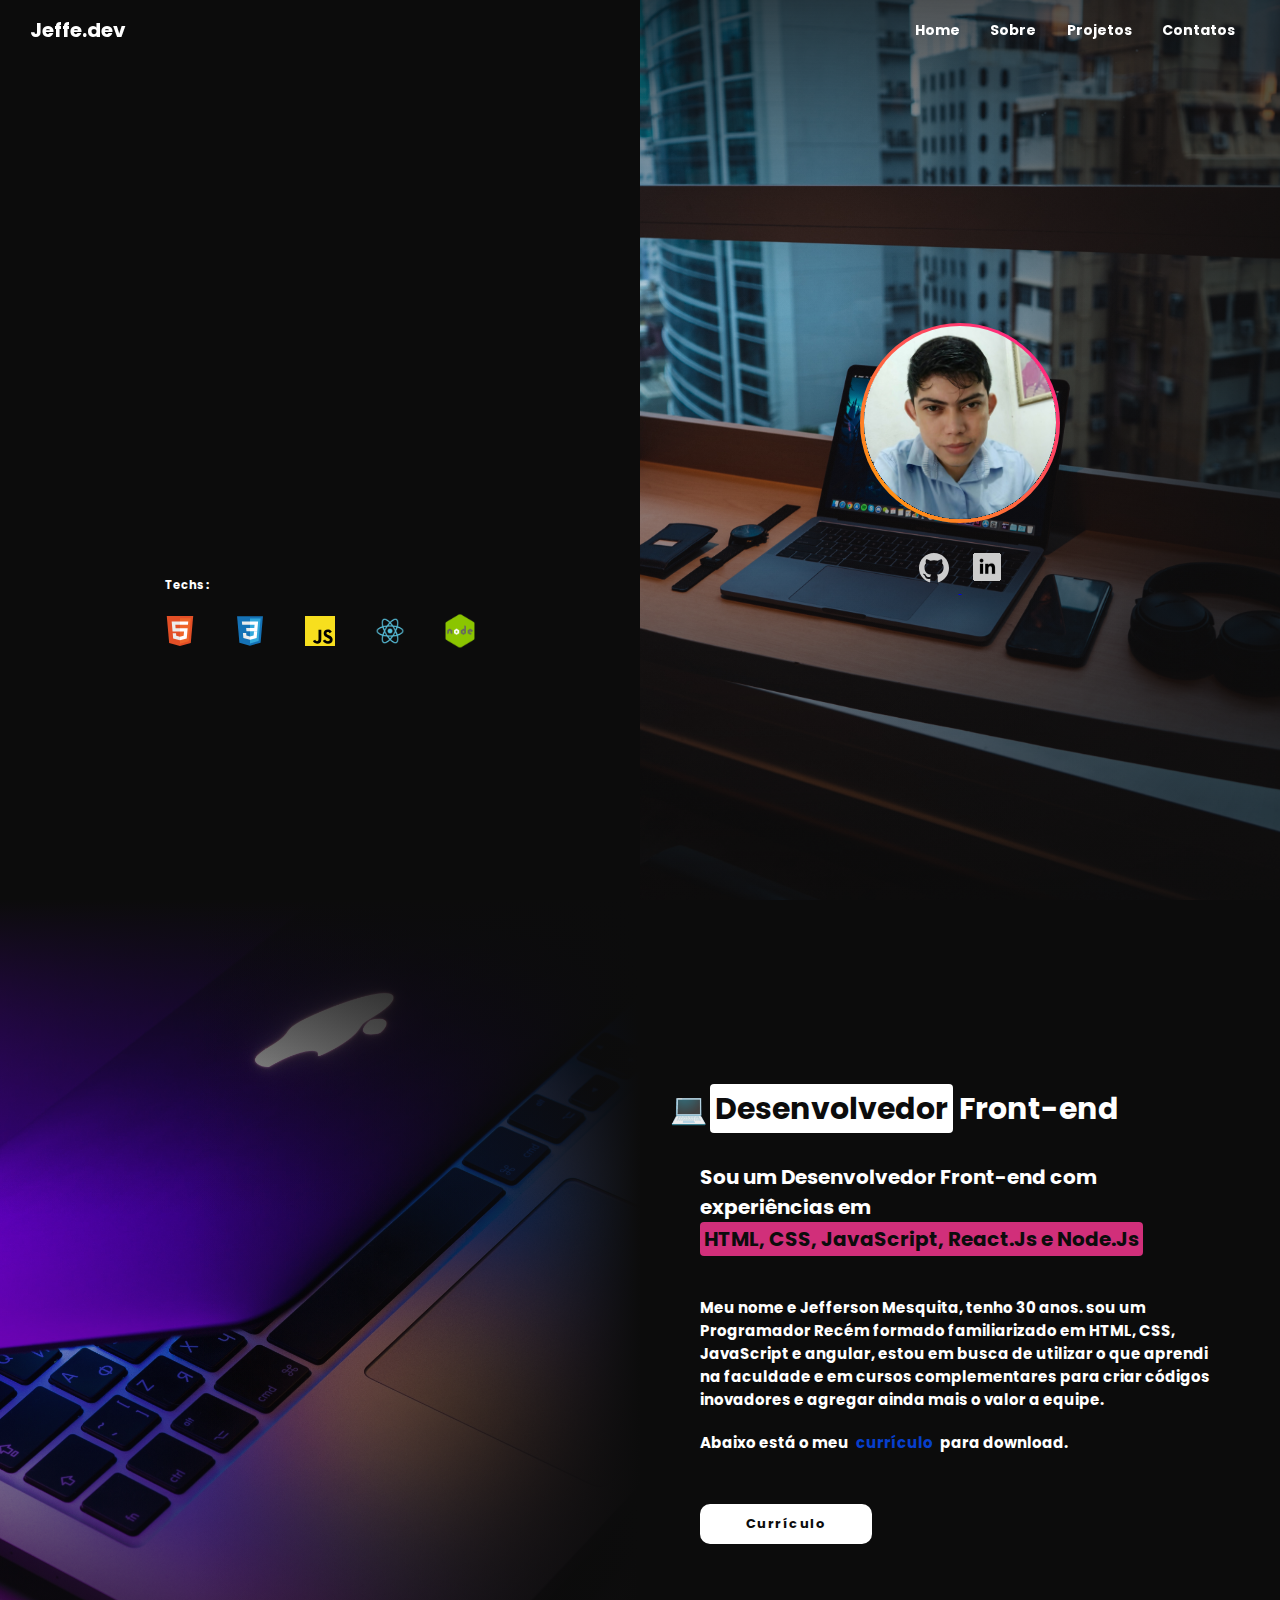
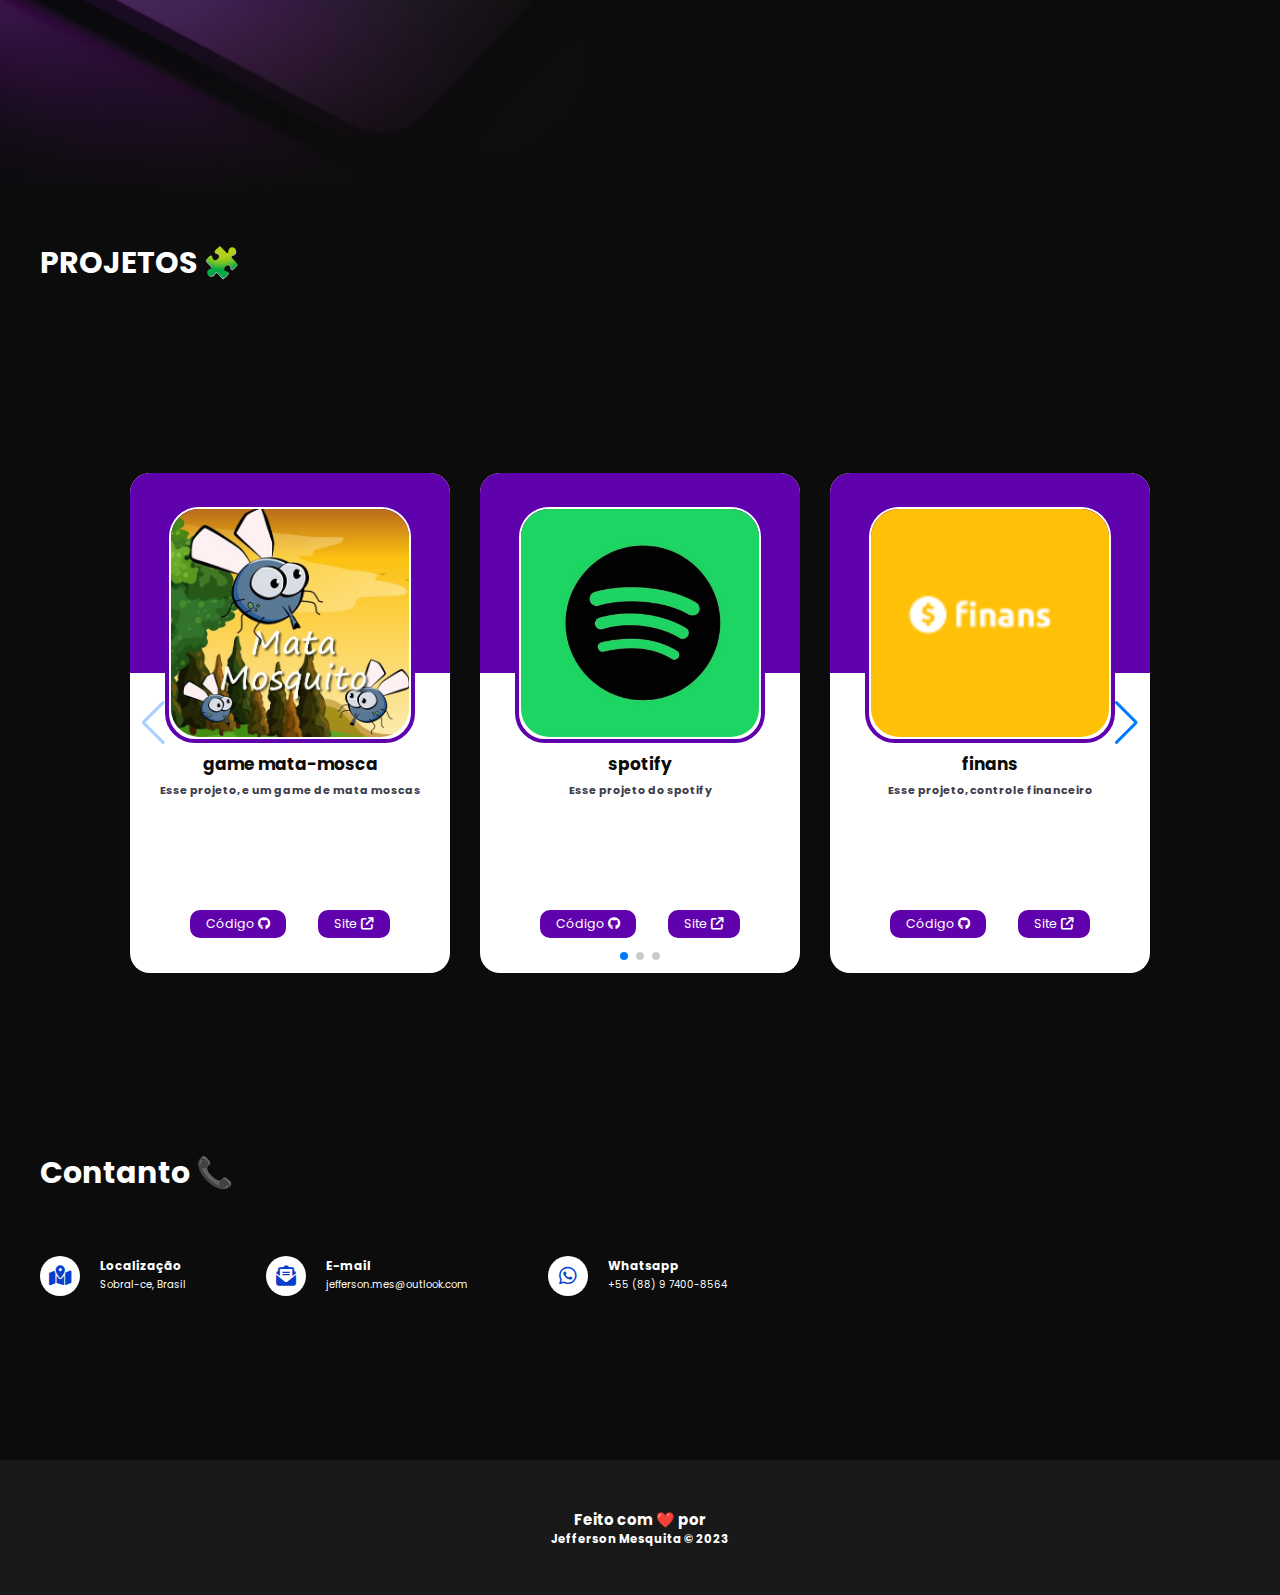
==== index.html @ fe2662a2 "refeito" ====
<!DOCTYPE html>
<html lang="pt-BR">

<head>
  <meta charset="UTF-8">
  <meta name="viewport" content="width=device-width, initial-scale=1.0">

  <link rel="stylesheet" href="https://cdnjs.cloudflare.com/ajax/libs/font-awesome/6.3.0/css/all.min.css"
    integrity="sha512-SzlrxWUlpfuzQ+pcUCosxcglQRNAq/DZjVsC0lE40xsADsfeQoEypE+enwcOiGjk/bSuGGKHEyjSoQ1zVisanQ=="
    crossorigin="anonymous" referrerpolicy="no-referrer" />

  <link rel="stylesheet" href="https://cdnjs.cloudflare.com/ajax/libs/font-awesome/6.3.0/css/all.min.css"
    crossorigin="anonymous" referrerpolicy="no-referrer">

  <link rel="stylesheet" href="https://cdn.jsdelivr.net/npm/swiper@9/swiper-bundle.min.css" />

  <link rel="stylesheet" href="styles.css">
  <title>Portfólio - Jefferson Mesquita</title>
</head>

<body>
  <!-- Header -->
  <section id="header">
    <a class="header-title" href="/">
      <h1>
        Jeffe.dev
      </h1>
    </a>


    <nav class="navbar">
      <ul>
        <li><a href="#person">Home</a></li>
        <li><a href="#about">Sobre</a></li>
        <li><a href="#projects">Projetos</a></li>
        <li><a href="#contacts">Contatos</a></li>
      </ul>
    </nav>

  </section>
  <!-- End Header -->

  <!-- Person -->
  <section id="person">
    <div class="person-content">
      <div class="person-name">
        <h1>Olá, <span></span></h1>
        <h1>Meu nome é <span></span></h1>
        <h1>Jefferson Mesquita <span></span></h1>
      </div>

      <div class="stacks-content">
        <h3>Techs :</h3>

        <div class="stacks">
          <ul>
            <li>
              <div data="HTML">
                <img src="./svg/html.svg" alt="html-icon">
              </div>
            </li>
          </ul>
          <ul>
            <li>
              <div data="CSS">
                <img src="./svg/css.svg" alt="css-icon">
              </div>
            </li>
          </ul>
          <ul>
            <li>
              <div data="JS">
                <img src="./svg/js.svg" alt="js-icon">
              </div>
            </li>
          </ul>
          <ul>
            <li>
              <div data="REACT">
                <img src="./svg/react.svg" alt="react-icon">
              </div>
            </li>
          </ul>
          <ul>
            <li>
              <div data="NODE">
                <img src="./svg/node.svg" alt="node-icon">
              </div>
            </li>
          </ul>

        </div>

      </div>
    </div>

    <div class="person-background">
      <div class="wrapper-profile-photo">
        <img class="profile-photo" src="./img/foto.jpg" alt="foto-Jefferson">
      </div>

      <div class="links">
        <a href="https://github.com/Jefferson-Mesquita" target="_blank">
          <img src="./svg/logo-github.svg" alt="icon-github">
        </a>
        
        <a href="" target="_blank">
          <img src="./svg/logo-linkedin.svg" alt="icon-linkin">
        </a>
      </div>
    </div>
  </section>
  <!-- End Person -->

  <!-- About -->
  <section id="about">
    <div class="background-about">
      <div class="img-wrapper">
        <img src="./img/img.2.jpg" alt="img2-notebook">
      </div>
    </div>

    <div class="box-about">
      <div class="section-subtitle">
        <h2>
          <p>💻</p>
          <p><span>Desenvolvedor</span> Front-end</p>
        </h2>
      </div>

      <h3>
        Sou um Desenvolvedor Front-end com experiências em
        <p>HTML, CSS, JavaScript, React.Js e Node.Js</p>
      </h3>

      <h4>
        Meu nome e Jefferson Mesquita, tenho 30 anos. sou um Programador Recém formado familiarizado em HTML, CSS, JavaScript e angular, estou em busca de utilizar o que aprendi na faculdade e em cursos complementares para criar códigos inovadores e agregar ainda mais o valor a equipe.
      </h4>

      <h4>
        Abaixo está o meu <p>currículo</p> para download.
      </h4>

      <div class="button-cta">
        <a href="./public/document/curriculo Jefferson Mesquita.pdf" download="CV-Jefferson Mesquita" aria-label="Baixar curriculo Jefferson Mesquita">
          Currículo
        </a>
      </div>
    </div>
  </section>
  <!-- End about -->

  <!-- Projects -->
  <section id="projects">
    <div class="projects-title">
      <h2>PROJETOS 🧩</h2>
    </div>

    <div class="container-projects">
      <div class="swiper mySwiper">
        <!-- wrapper-projects -->

        <div class="swiper-wrapper">

          <!-- content-project -->
          <div class="swiper-slide card-project">
            <div class="image-project">
              <a href="./projects/jogo mata-mosca/index.html">
                <img src="./img/img mata-mosca.jpg" alt="img-mata-mosca">
              </a>
            </div>

            <span>game mata-mosca</span>

            <p>Esse projeto, e um game de mata moscas</p>

            <div class="cta-project">
              <a href="https://github.com/Jefferson-Mesquita/project-mata-moscas">
                Código
                <i class="fa-brands fa-github"></i>
              </a>
              <a href="/projects/jogo mata-mosca/index.html">
                Site
                <i class="fa-solid fa-arrow-up-right-from-square"></i>
              </a>
            </div>
          </div>
          <div class="swiper-slide card-project">
            <div class="image-project">
              <a href="./projects/projeto spotify/projeto-inicial-spotify/index.html">
                <img src="./img/spotify.jpg" alt="img-spotify">
              </a>
            </div>

            <span>spotify</span>

            <p>Esse projeto do spotify</p>

            <div class="cta-project">
              <a href="https://github.com/Jefferson-Mesquita/project-spotify">
                Código
                <i class="fa-brands fa-github"></i>
              </a>
              <a href="/projects/projeto spotify/projeto-inicial-spotify/index.html">
                Site
                <i class="fa-solid fa-arrow-up-right-from-square"></i>
              </a>
            </div>
          </div>
          <div class="swiper-slide card-project">
            <div class="image-project">
              <a href="./projects/projeto finans/finans/index.html">
                <img src="./img/finans.png" alt="img-finans">
              </a>
            </div>

            <span>finans</span>

            <p>Esse projeto, controle financeiro</p>

            <div class="cta-project">
              <a href="https://github.com/Jefferson-Mesquita/project-finans">
                Código
                <i class="fa-brands fa-github"></i>
              </a>
              <a href="/projects/projeto finans/finans/index.html">
                Site
                <i class="fa-solid fa-arrow-up-right-from-square"></i>
              </a>
            </div>
          </div>
          <div class="swiper-slide card-project">
            <div class="image-project">
              <a href="/projects/noticias-cidade/index.html">
                <img src="./img/noticias-cidade.jpg" alt="img-noticias">
              </a>
            </div>

            <span>noticias-cidade</span>

            <p>Esse projeto, site de noticias</p>

            <div class="cta-project">
              <a href="/">
                Código
                <i class="fa-brands fa-github"></i>
              </a>
              <a href="./projects/noticias-cidade/index.html">
                Site
                <i class="fa-solid fa-arrow-up-right-from-square"></i>
              </a>
            </div>
          </div>
          
          <div class="swiper-slide card-project">
            <div class="image-project">
              <a href="./projects/todolist/index.html">
                <img src="./img/todolist.png" alt="img_todolist">
              </a>
            </div>

            <span>to do list</span>

            <p>Esse projeto, lista de tarefas</p>

            <div class="cta-project">
              <a href="https://github.com/Jefferson-Mesquita/todolist">
                Código
                <i class="fa-brands fa-github"></i>
              </a>
              <a href="/projects/todolist/index.html">
                Site
                <i class="fa-solid fa-arrow-up-right-from-square"></i>
              </a>
            </div>
          </div>

        </div>

        <div class="swiper-button-next"></div>
        <div class="swiper-button-prev"></div>
        <div class="swiper-pagination"></div>



      </div>
    </div>


  </section>
  <!-- End Projects -->

  <section id="contacts">
    <div class="contact-icon-content">
      <h2>Contanto 📞</h2>
    </div>

    <div class="contact-icons-wrapper">
      <div class="contact-icon-content">
        <div class="contact-icon">
          <i class="fa-solid fa-map-location-dot"></i>
        </div>
        <div class="contact-info">
          <span>Localização</span>
          <p>Sobral-ce, Brasil</p>
        </div>
      </div>

      <div class="contact-icon-content">
        <div class="contact-icon">
          <i class="fa-solid fa-envelope-open-text"></i>
        </div>
        <div class="contact-info">
          <span>E-mail</span>
          <a href="mailto:jefferson.mes@outlook.com">
            jefferson.mes@outlook.com
          </a>
        </div>
        
      </div>
      
      <div class="contact-icons-wrapper">
        <div class="contact-icon-content">
          <div class="contact-icon">
            <i class="fa-brands fa-whatsapp"></i>
          </div>
          <div class="contact-info">
            <span>Whatsapp</span>
            <p>+55 (88) 9 7400-8564</p>
          </div>
        </div>

    </div>



  </section>

  <!-- Footer -->
  <section id="footer">
    <div class="container-footer">
      <h2>Feito com ❤️ por</h2>
      <h3>Jefferson Mesquita © 2023</h3>
    </div>
  </section>
  <!-- End Footer -->
  <script src="https://cdn.jsdelivr.net/npm/swiper@9/swiper-bundle.min.js"></script>

  <script src="scripts.js"></script>

</body>

</html>
---- styles.css ----
@import url('https://fonts.googleapis.com/css2?family=Poppins:wght@400;500;700&display=swap');

* {
  margin: 0px;
  padding: 0px;
  box-sizing: border-box;
}

:root {
  --color-white: #fff;
  --color-pink: #d12f7a;
  --color-blue: #073fcc;
  --color-black: #0c0c0c;
  --color-purple: #5f01ac;
}

html {
  scroll-behavior: smooth;
  font-size: 10px;
}

body {
  font-family: 'Poppins', sans-serif;
}

#header{
  display: flex;
  justify-content: space-between;
  align-items: center;

  width: 100%;

  padding: 15px 30px;
  position: fixed;

  background: 'transparent';
  transition: all .3s ease-out;
  
  z-index: 2;
}

.header-title {
  text-decoration: none;
}

.header-title h1 {
  color: var(--color-white);

  font-size: 2rem;
  transition: opacity .3s ease;
}

.header-title h1:hover {
  opacity: .8;
}

.navbar {
  max-width: 350px;
  width: 100%;
}

.navbar ul {
  display: flex;
  align-items: center;
  justify-content: space-around;
}

.navbar ul li {
  list-style: none;
}

.navbar ul li a {
  text-decoration: none;
  color: var(--color-white);
  
  font-size: 1.4rem;
  font-weight: 700;
}

#person{
  height: 100vh;
  width: 100%;

  display: flex;
  align-items: center;

  background: var(--color-black);
}

.person-content{
  height: 100%;
  width: 50%;

  display: flex;
  justify-content: center;
  align-items: center;

  flex-direction: column;

  background: var(--color-black);
}

.person-content div h1 {
  padding: 0px 4px;
  color: transparent;

  position: relative;
  width: fit-content;

  font-size: 3rem;
  line-height: 6rem;

  animation: written_text .5s ease forwards;
}

.person-content div h1:nth-child(1){
  animation-delay: 1s;
}

.person-content div h1:nth-child(2){
  animation-delay: 2s;
}

.person-content div h1:nth-child(3){
  animation: written_text_name .5s ease forwards;
  animation-delay: 3s;
}

.person-content div h1 span {
  position: absolute;
  top: 0;
  left: 0;

  width: 0px;
  height: 100%;
  background: var(--color-pink);

  animation: written_text_box 1s ease;
  animation-delay: .5s;
}

.person-content div h1:nth-child(1) span{
  animation-delay: .5s;
}

.person-content div h1:nth-child(2) span{
  animation-delay: 1.5s;
}

.person-content div h1:nth-child(3) span{
  animation-delay: 2.5s;
}

.person-name {
  margin-top: 11rem;
}

.stacks-content {
  display: flex;
  justify-content: center;
  
  flex-direction: column;
  margin-top: 6rem;
}

.stacks-content h3 {
  color: var(--color-white);
  font-size: 1.15rem;

  margin-left: 20px;
}

.stacks {
  display: flex;
  align-items: center;

  flex-direction: row;
}

.stacks ul li {
  display: flex;
  align-items: center;

  position: relative;
  
  margin: 10px;
  padding: 10px;

  list-style: none;
}


.stacks ul li img {
  width: 30px;
  height: auto;

  transition: transform .3s ease;
}

.stacks ul li div img:hover{
  transform: scale(1.2);
  cursor: pointer;
}

.stacks ul li div:hover::after{
  content: attr(data);
  position: absolute;
  top: 50px;
  left: 10px;

  width: 20px;
  height: 20px;

  color: var(--color-white);
}

.person-background {
  height: 100vh;
  width: 50%;

  display: flex;
  justify-content: center;
  align-items: center;

  position: relative;
  flex-direction: column;

  background-image: url(./img/img1.jpg);
  background-size: cover;
  background-position: top center;

  z-index: 1;
}

.person-background::after{
  content: "";
  position: absolute;
  top: 0;
  left: 0;

  height: 100%;
  width: 100%;

  opacity: .7;
  z-index: -1;

  background: 
    linear-gradient(90deg, transparent 30%, var(--color-black)),
    linear-gradient(180deg, transparent 30%, var(--color-black)),
    linear-gradient(0deg, transparent 65%, var(--color-black));
}

.wrapper-profile-photo {
  display: flex;
  justify-content: center;
  align-items: center;

  padding: 14px;
  margin: 20px 15px; 

  border-radius: 50%;
  background: 
    radial-gradient(rgba(0,0,0,0.15) 60%, transparent 0),
    radial-gradient( #000 68%, transparent 0),
    linear-gradient(to top right, #ffa500 0%, #ff1493 100%);
    width: 200px;
    height: 200px;
}

.profile-photo {
  width: 112%;
  border-radius: 50%;
}

.links a img {
  width: 30px;
  height: 30px;

  margin: 10px;
  filter: brightness(.8);
  transition: all .3s ease;
}

.links a img:hover {
  transform: scale(1.15);
  filter: brightness(1);
}

/* Final da primeira página */

#about {
  height: 100vh;
  width: 100%;
  background: var(--color-black);

  display: flex;
  color: var(--color-white);
}

.background-about{
  width: 50%;
  height: 100%;

  display: flex;
  justify-content: center;
  align-items: center;

}

.img-wrapper{
  height: 100%;
  width: 100%;

  position: relative;
}

.img-wrapper::after {
  content: "";
  position: absolute;
  top: 0;
  left: 0;

  height: 100%;
  width: 100%;

  background: 
    linear-gradient(.25turn, transparent 30%, var(--color-black)),
    linear-gradient(.5turn, transparent 30%, var(--color-black)),
    linear-gradient(1turn, transparent 65%, var(--color-black));

}

.img-wrapper img {
  height: 100%;
  width: 100%;

  object-fit: cover;
}

.box-about{
  display: flex;
  justify-content: center;
  flex-direction: column;

  width: 50%;

  padding: 3rem;
}

.section-subtitle h2 p {
  display: inline-block;
  font-size: 3rem;
}

.section-subtitle h2 p:nth-child(2) span {
  padding: 3px 5px;
  border-radius: 4px;

  color: var(--color-black);
  background: var(--color-white);
}

.box-about h3 {
  margin: 3rem;
  font-size: 2rem;
}

.box-about h3 p {
  display: inline-block;

  width: fit-content;
  padding: 2px 4px;
  border-radius: 4px;

  color: var(--color-black);
  background: var(--color-pink);
}

.box-about h4 {
  margin: 1rem 3rem;
  font-size: 1.5rem;
}

.box-about h4 p {
  display: inline;
  padding: 2px 4px;

  color: var(--color-blue);
  font-size: bold;
  font-weight: 1.75rem;
}

.button-cta {
  display: flex;

  max-width: 190px;
  margin: 4rem 3rem;
}

.button-cta a {
  display: inline-block;

  width: 100%;
  max-width: 172px;

  padding: 10px;
  margin-bottom: 3rem;

  font-size: 1.3rem;
  font-family: 'Poppins', sans-serif;
  font-weight: 700;
  letter-spacing: .15rem;
  color: var(--color-black);
  background: var(--color-white);
  text-align: center;
  text-decoration: none;


  border-radius: 10px;
  cursor: pointer;  
}

.button-cta a:hover {
  transition: all .3s ease;
  filter: brightness(.8);
}

/* Final da sobre */

#projects{
  height: 100vh;
  width: 100%;
  background: var(--color-black);

  display: flex;
  flex-direction: column;
}

.projects-title h2 {
  margin: 3rem;
  padding: 1rem;

  font-size: 3rem;
  color: var(--color-white);
}

/* .wrapper-projects {
  display: flex;
  align-items: center;
  justify-content: center;

  flex-direction: row;

  height: 500px;

  margin-top: 2rem;
} */

.container-projects{
  height: 100%;
  width: 100%;
  
  display: flex;
  justify-content: center;
  align-items: center;
}

.swiper{
  height: 100%;
  width: 100%;
  max-width: 1020px;

  display: flex;
  justify-content: center;
  align-items: center;
  flex-direction: row;

  height: 500px;

  margin-top: 2rem;
}

.card-project {
  /* width: 320px; */
  /* height: 450px; */

  height: 100%;
  width: 100%;

  padding: 30px 20px 20px;
  /* margin: 0px 10px; */

  position: relative;
  background: var(--color-white);

  display: flex;
  align-items: center;
  flex-direction: column;

  border-radius: 20px;

  z-index: 1;

}

.card-project::after{
  content: "";
  position: absolute;
  top: 0;
  left: 0;

  height: 40%;
  width: 100%;

  background: var(--color-purple);
  border-radius: 20px 20px 0px 0px;

  z-index: -1;
}

/* .content-project {
  height: 100%;
  width: 100%;

  display: flex;
  flex-direction: column;

  z-index: 1;
} */

.image-project {
  max-height: 240px;
  max-width: 250px;

  height: 100%;
  width: 100%;

  position: relative;
  overflow: hidden;
  border-radius: 30px;

  border: 4px solid var(--color-purple);

  margin: 0 auto;
}

.image-project a img {
  height: 100%;
  width: 100%;
  object-fit: cover;
  border-radius: 30px;
  position: absolute;
  top: 0;
  left: 0;

  border: 2px solid var(--color-white);

  transition: transform .3s ease-out;
  cursor: pointer;
}

.image-project img:hover{
  transform: scale(1.1);
}

.card-project span {
  color: var(--color-black);
  font-weight: bold;
  font-size: 1.7rem;

  margin: .75rem auto .5rem auto;
}

.card-project p {
  color: #3d3d4b;
  font-weight: bold;
  font-size: 1.1rem;
  margin: 0rem .75rem; 
}

.cta-project {
  width: 200px;
  margin: auto auto 15px auto;

  display: flex;
  align-items: center;
  justify-content: space-between;
}

.cta-project a {
  padding: 5px 16px;

  font-size: 1.25rem;
  color: var(--color-white);
  background: var(--color-purple);

  border-radius: 10px;

  text-decoration: none;

  transition: opacity .3s ease;
}

.cta-project a:hover {
  opacity: .7;
}

/* Final do projetc */

#contacts{
  display: flex;
  flex-direction: column;

  height: 40vh;
  width: 100%;

  background: var(--color-black);

  color: var(--color-white)
}

.contact-icon-content h2 {
  margin: 3rem 3rem 3rem 0rem;
  padding: 1rem 1rem 1rem 0rem;

  font-size: 3rem;
  color: var(--color-white);
}

.contact-icons-wrapper {
  display: flex;
  align-items: center;
  flex-direction: row;
}

.contact-icon-content{
  display: flex;
  flex-direction: row;
  align-items: center;

  margin: 0rem 3rem;
  padding: 1rem;
}

.contact-icon{
  height: 40px;
  width: 40px;

  display: flex;
  justify-content: center;
  align-items: center;

  margin-right: 2rem;

  background: var(--color-white);
  padding: 1rem;
  border-radius: 50%;
}

.contact-icon i {
  font-size: 2rem;
  color: var(--color-blue);
}

.contact-info span {
  font-size: 1.2rem;
  font-weight: bold;
}

.contact-info p {
  margin: .25rem 0rem;
}

.contact-info a {
  display: block;
  margin: .25rem 0rem;

  text-decoration: none;
  color: var(--color-white);
}

.contact-info a:hover{
  transition: color .3s ease;
  color: var(--color-blue);
}

#footer {
  height: 15vh;
  width: 100%;

  display: flex;
  justify-content: center;
  align-items: center;

  margin-top: auto;

  background: #191919;
}

.container-footer {
  display: flex;
  justify-content: center;
  align-items: center;

  flex-direction: column;

  color: var(--color-white);

}


@keyframes written_text {
  100% {
    color: var(--color-white);
  }
}

@keyframes written_text_name {
  100% {
    color: var(--color-blue);
  }
}

@keyframes written_text_box {
  50% {
    width: 100%;
    left: 0;
  }

  100% {
    width: 0;
    left: 100%;
  }
}
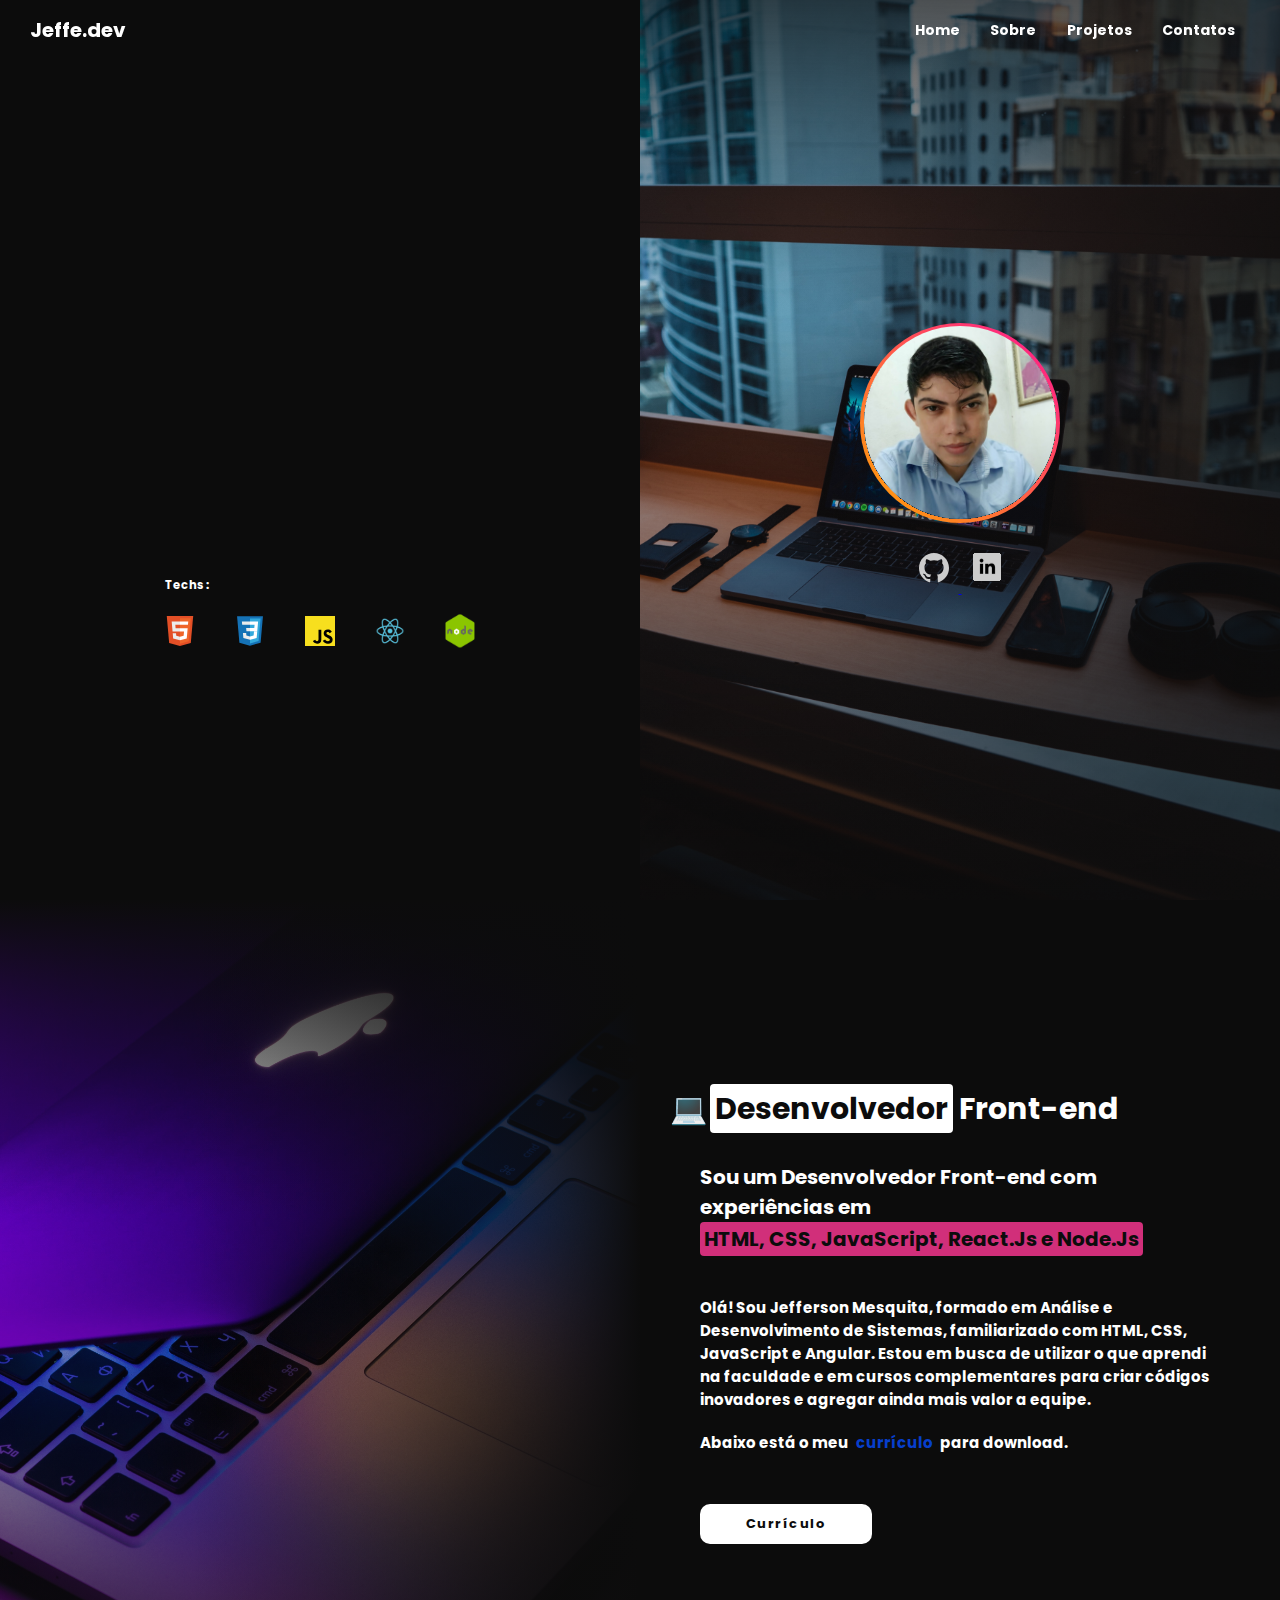
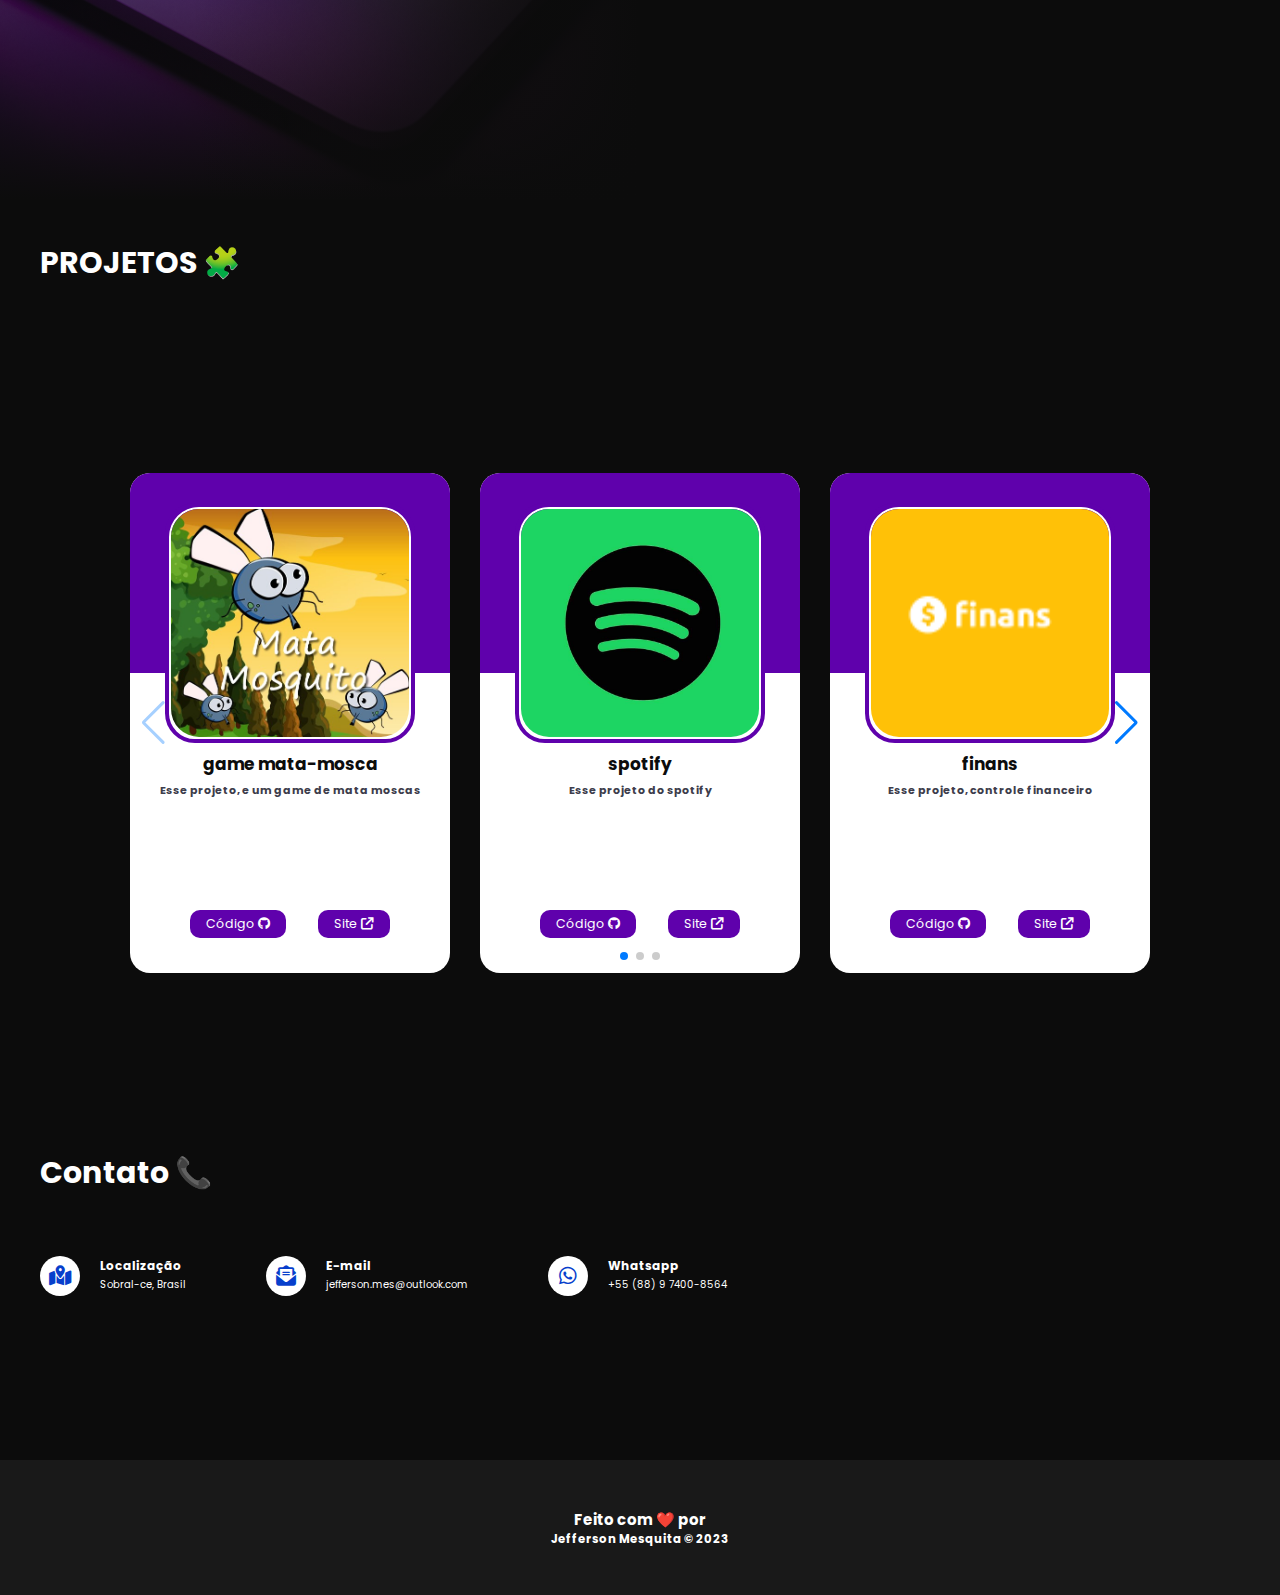
==== commit 59ad7d5f: "Update index.html" ====
--- a/index.html
+++ b/index.html
@@ -134,7 +134,7 @@
       </h3>
 
       <h4>
-        Meu nome e Jefferson Mesquita, tenho 30 anos. sou um Programador Recém formado familiarizado em HTML, CSS, JavaScript e angular, estou em busca de utilizar o que aprendi na faculdade e em cursos complementares para criar códigos inovadores e agregar ainda mais o valor a equipe.
+        Olá! Sou Jefferson Mesquita, formado em Análise e Desenvolvimento de Sistemas, familiarizado com HTML, CSS, JavaScript e Angular. Estou em busca de utilizar o que aprendi na faculdade e em cursos complementares para criar códigos inovadores e agregar ainda mais valor a equipe.
       </h4>
 
       <h4>
@@ -254,7 +254,7 @@
           
           <div class="swiper-slide card-project">
             <div class="image-project">
-              <a href="./projects/todolist/index.html">
+              <a href="./projects/todolist-main/index.html">
                 <img src="./img/todolist.png" alt="img_todolist">
               </a>
             </div>
@@ -292,7 +292,7 @@
 
   <section id="contacts">
     <div class="contact-icon-content">
-      <h2>Contanto 📞</h2>
+      <h2>Contato 📞</h2>
     </div>
 
     <div class="contact-icons-wrapper">
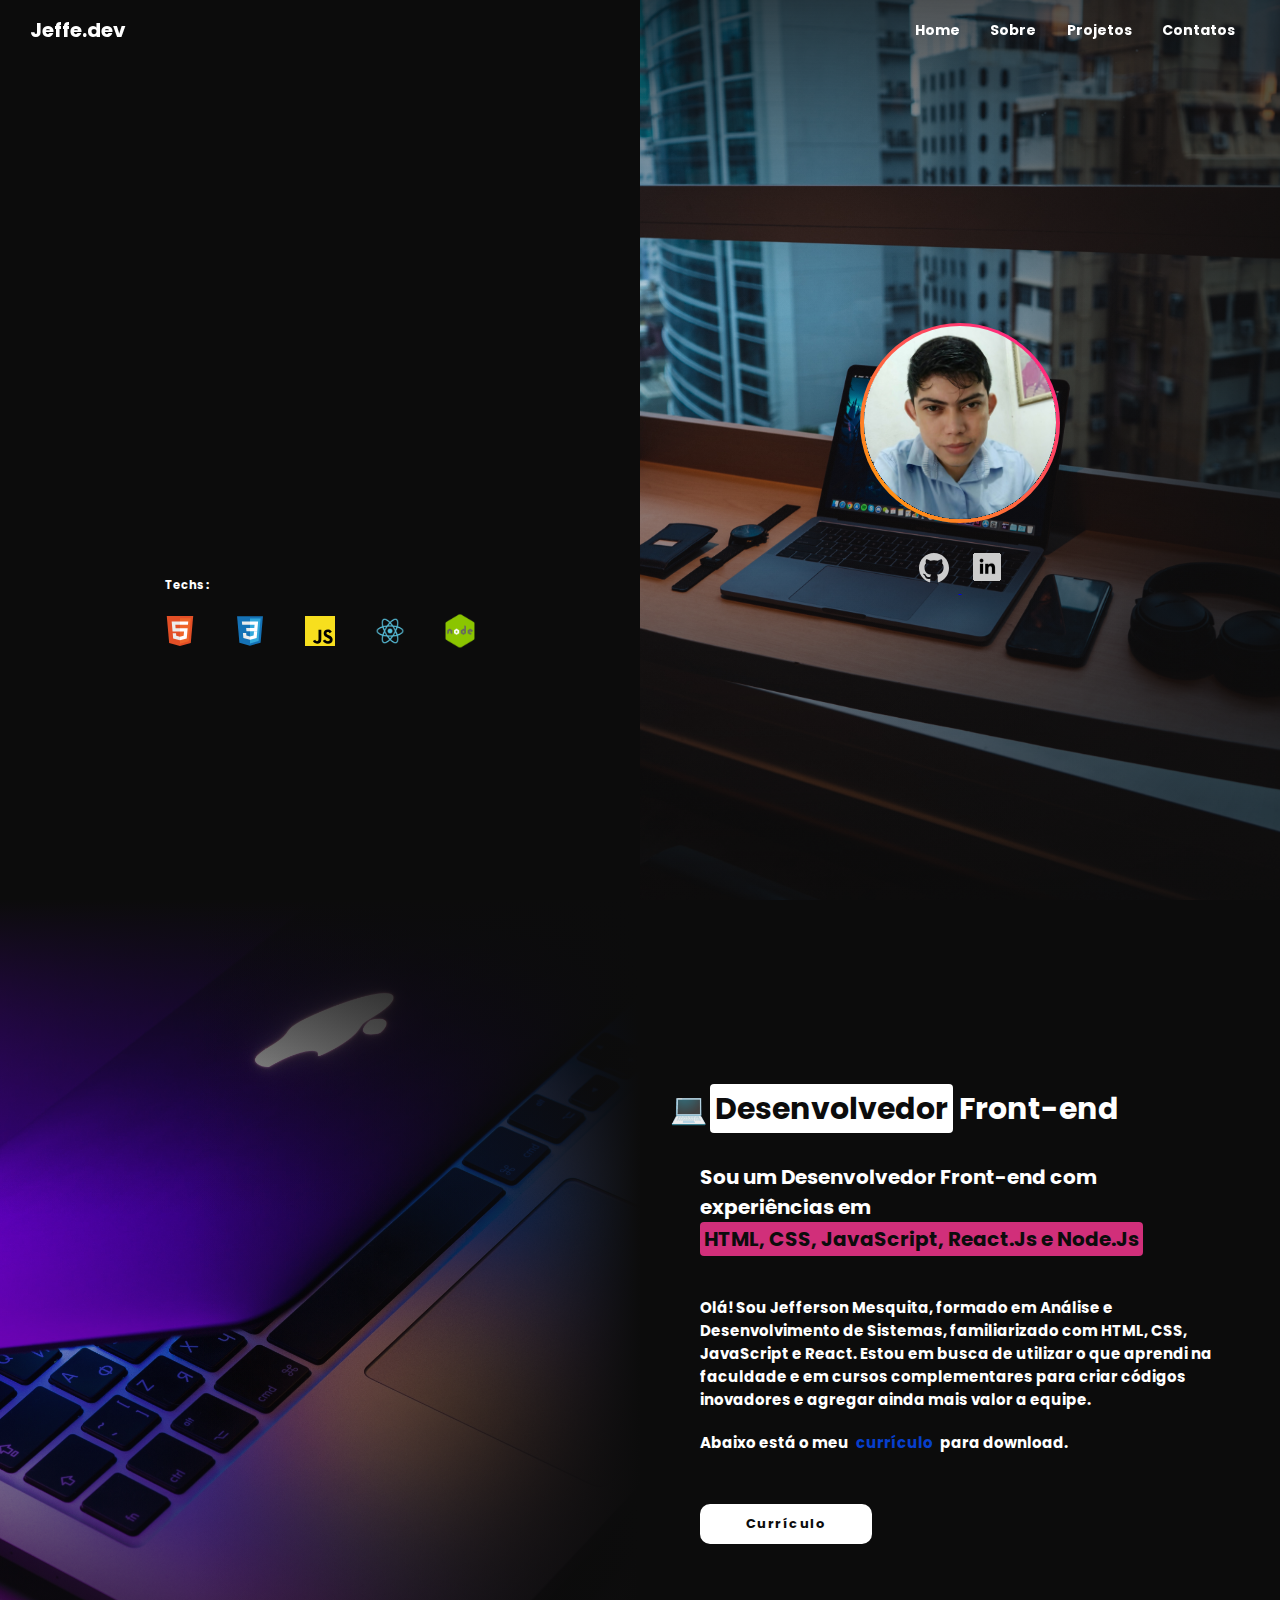
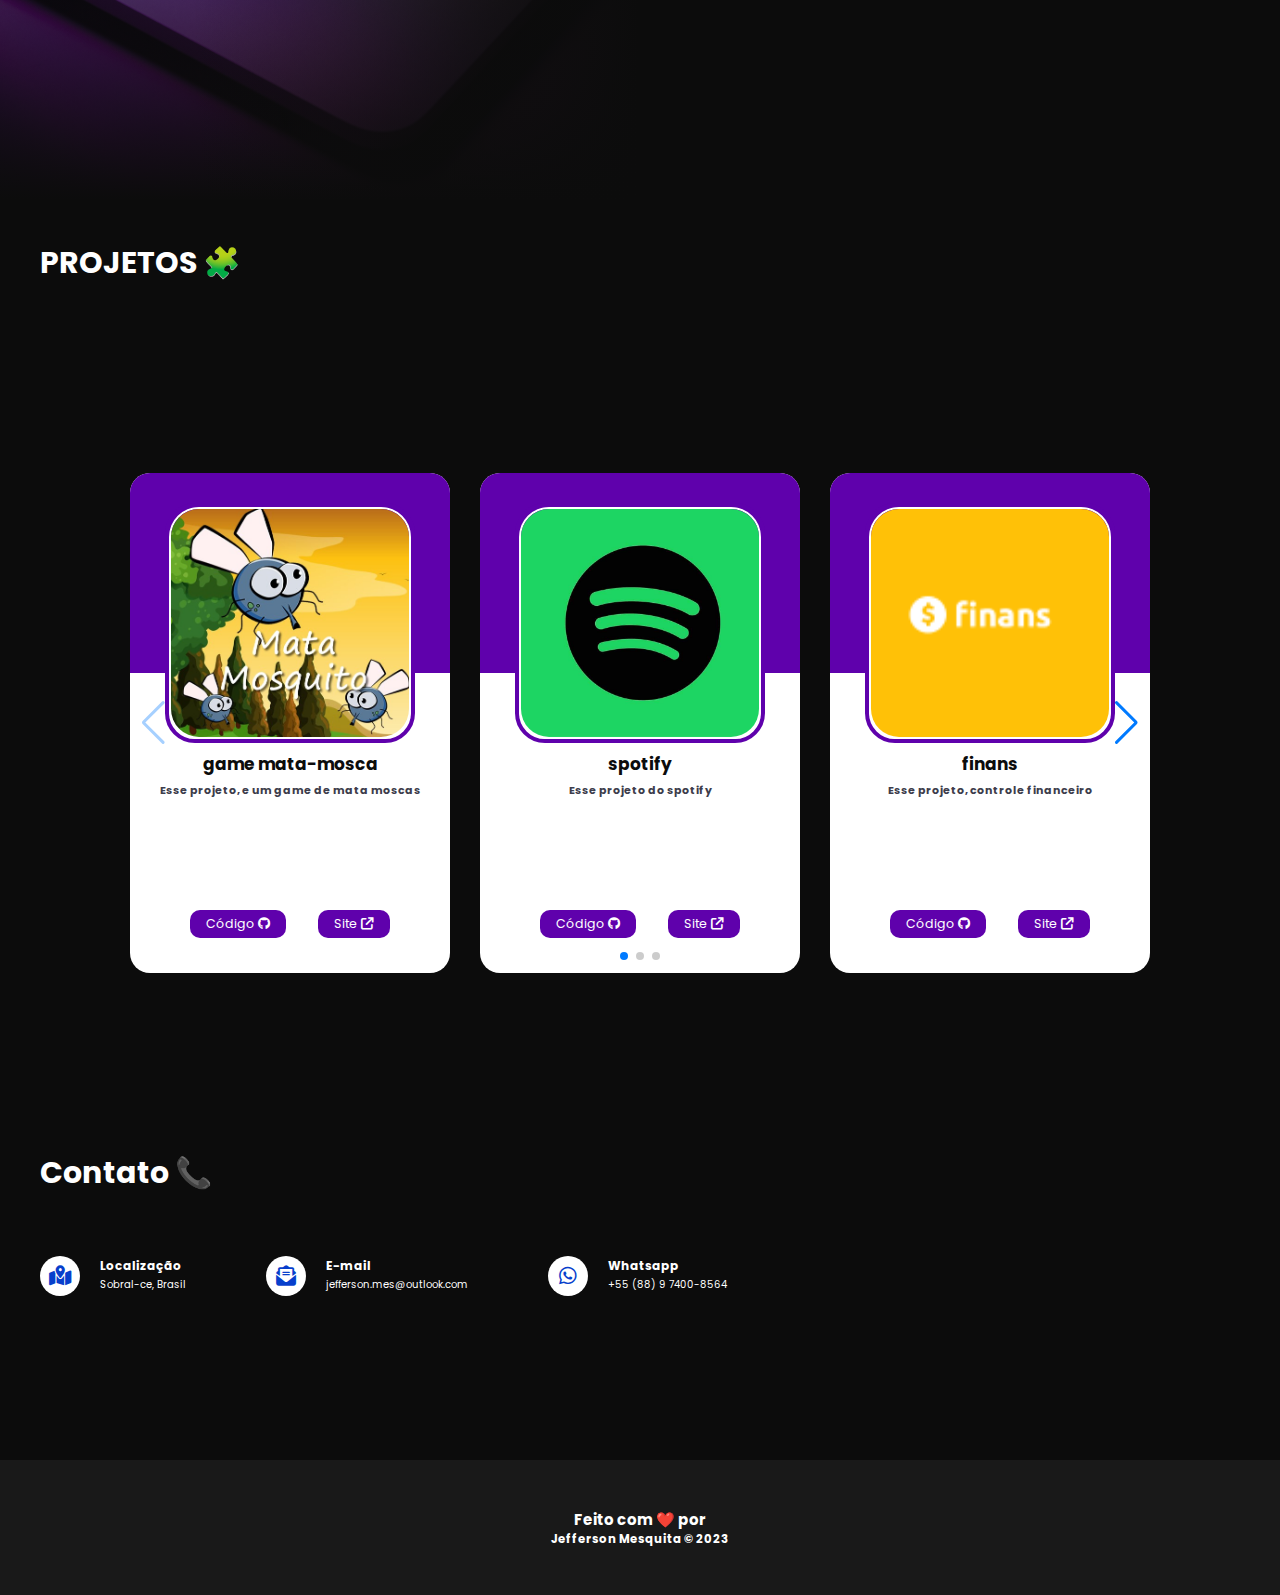
==== commit 72fdeba1: "Update index.html" ====
--- a/index.html
+++ b/index.html
@@ -134,7 +134,7 @@
       </h3>
 
       <h4>
-        Olá! Sou Jefferson Mesquita, formado em Análise e Desenvolvimento de Sistemas, familiarizado com HTML, CSS, JavaScript e Angular. Estou em busca de utilizar o que aprendi na faculdade e em cursos complementares para criar códigos inovadores e agregar ainda mais valor a equipe.
+        Olá! Sou Jefferson Mesquita, formado em Análise e Desenvolvimento de Sistemas, familiarizado com HTML, CSS, JavaScript e React. Estou em busca de utilizar o que aprendi na faculdade e em cursos complementares para criar códigos inovadores e agregar ainda mais valor a equipe.
       </h4>
 
       <h4>
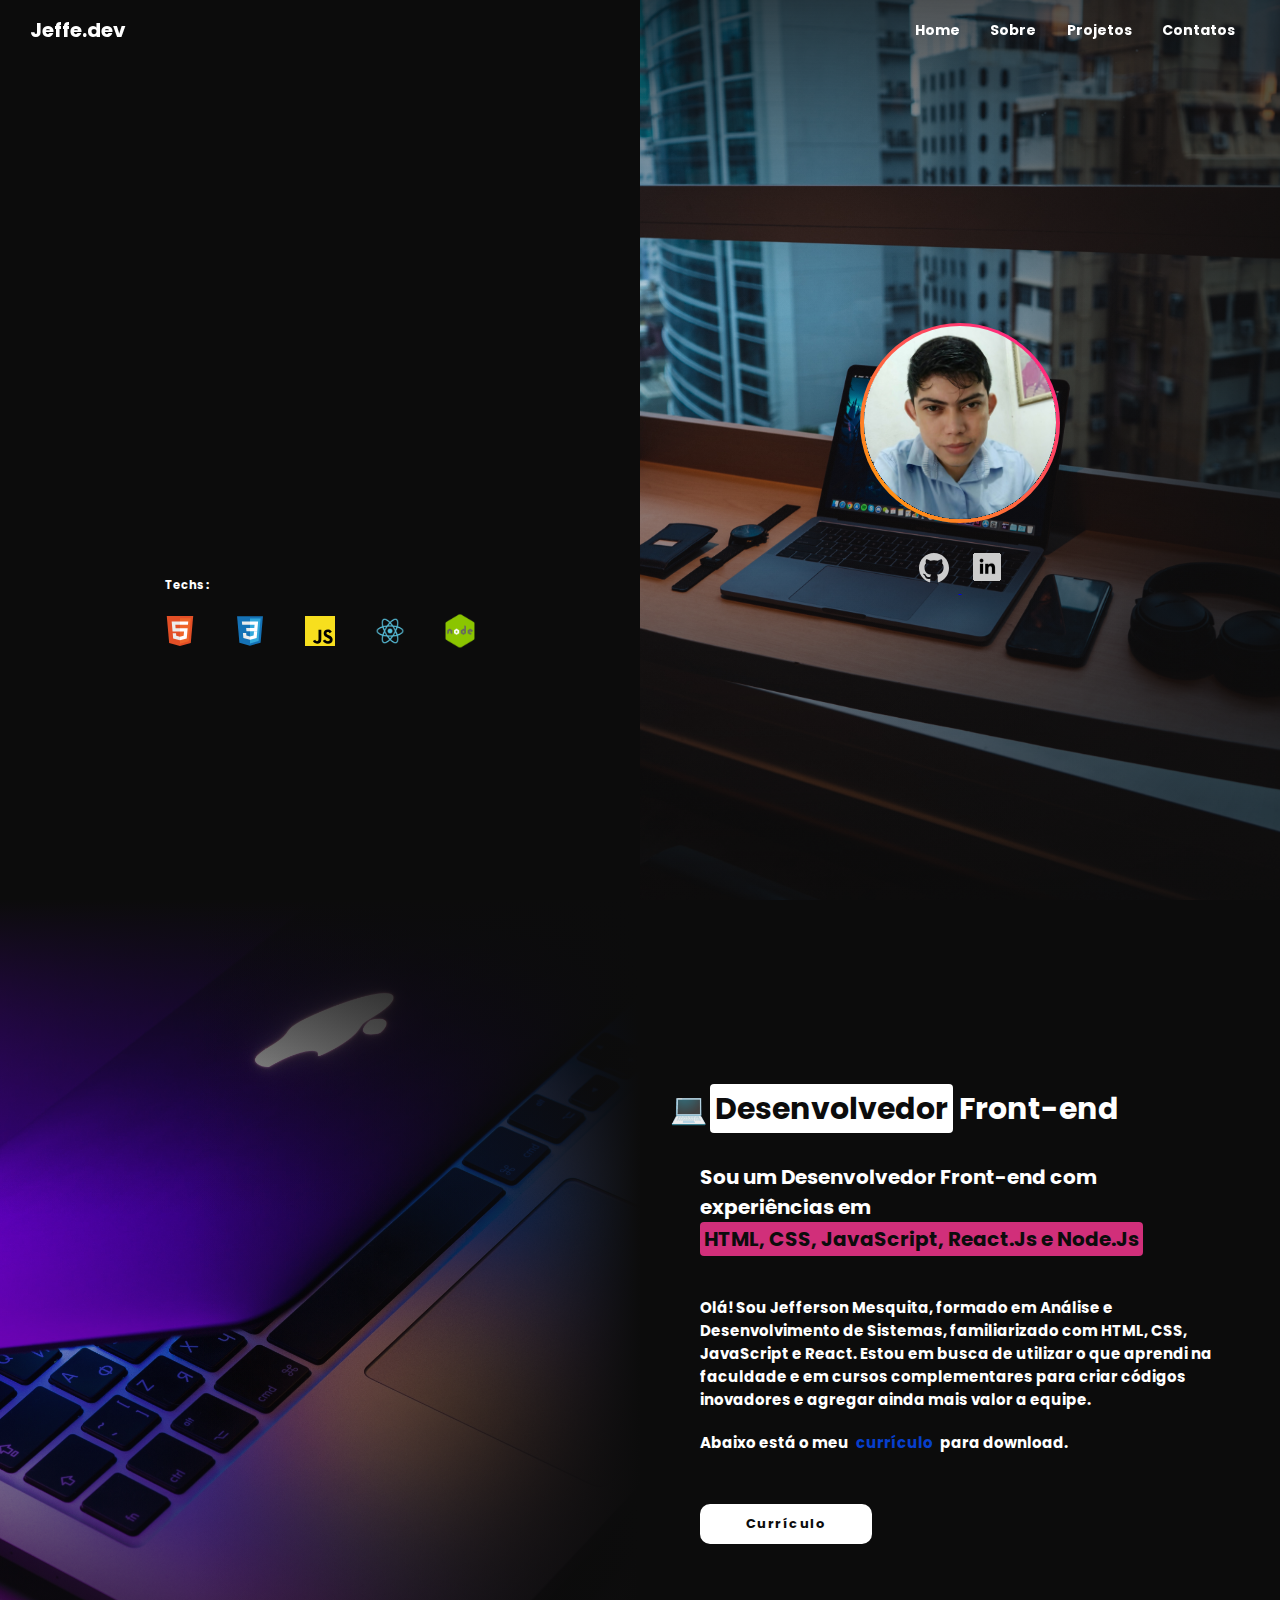
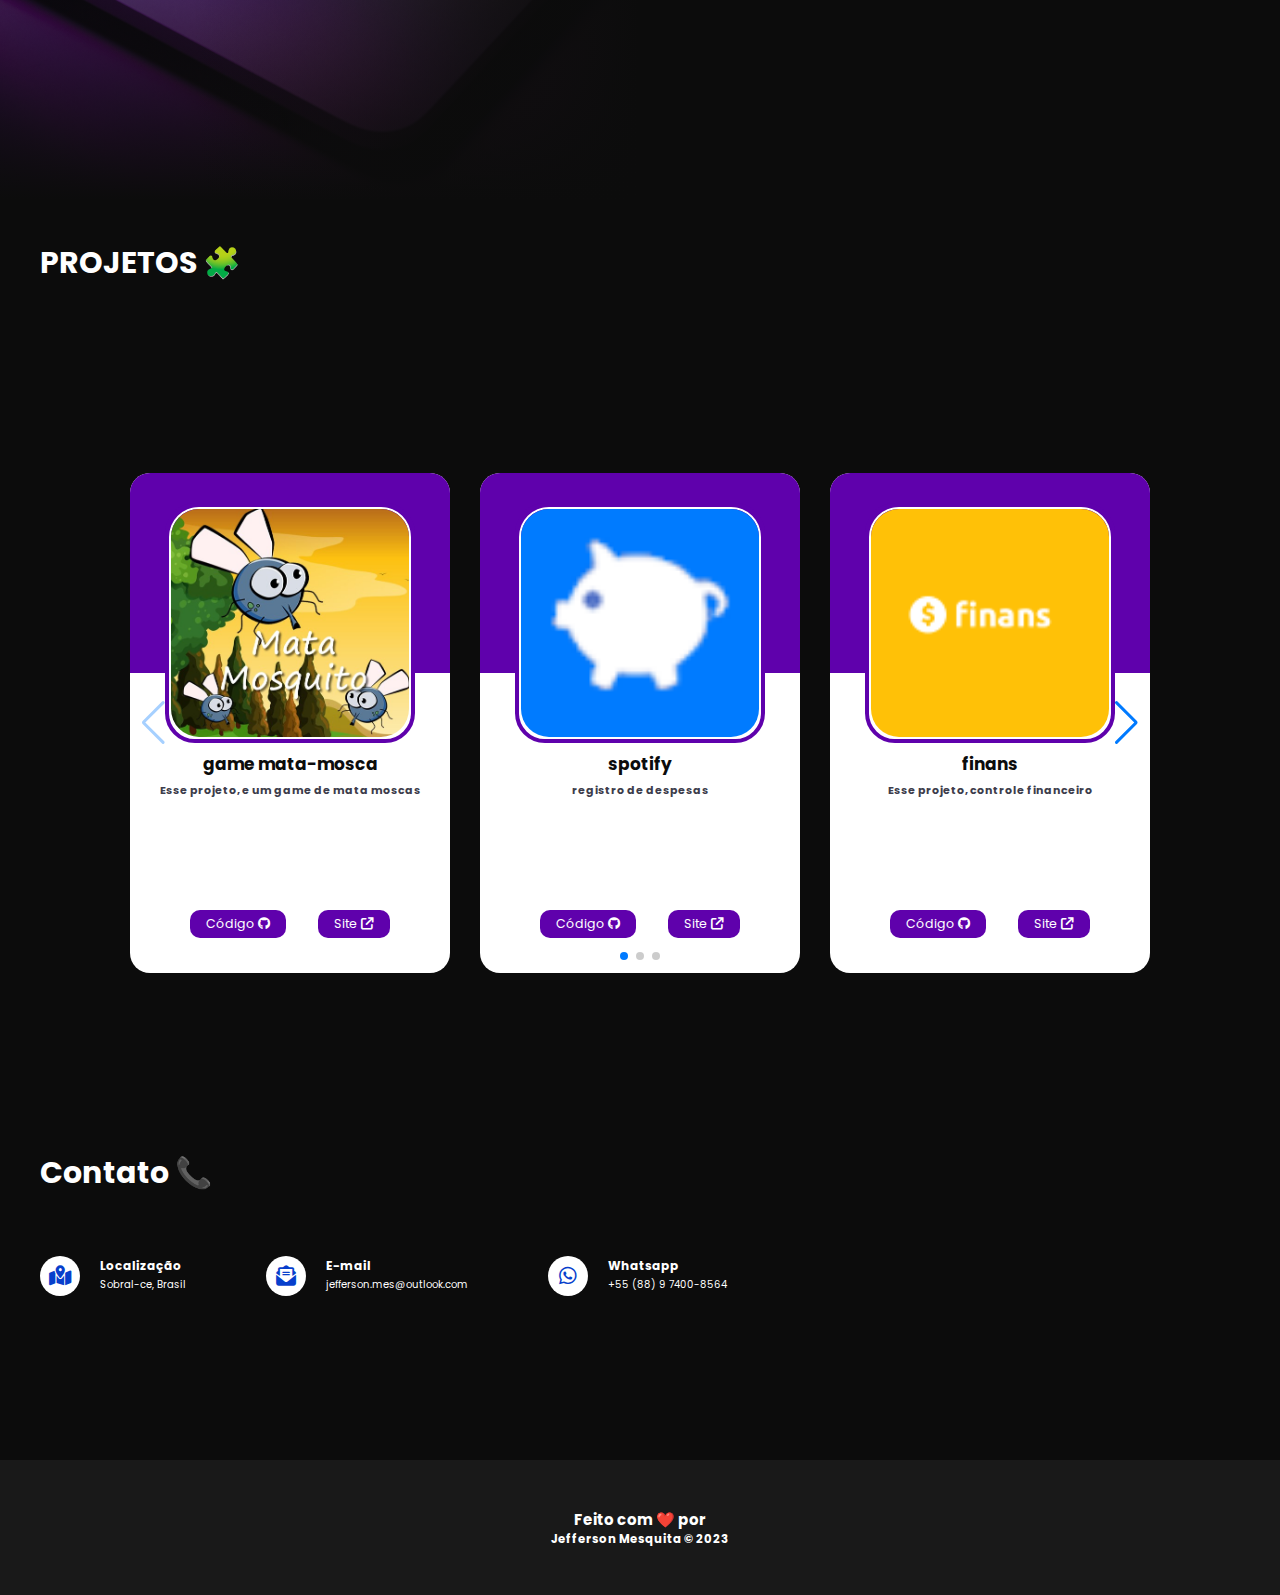
==== commit 0b103e38: "ajuste" ====
--- a/index.html
+++ b/index.html
@@ -187,21 +187,21 @@
           </div>
           <div class="swiper-slide card-project">
             <div class="image-project">
-              <a href="./projects/projeto spotify/projeto-inicial-spotify/index.html">
-                <img src="./img/spotify.jpg" alt="img-spotify">
+              <a href="./projects/registro-de-despesas-main/index.html">
+                <img src="./img/logo_porquinho.png" alt="img-despesas">
               </a>
             </div>
 
             <span>spotify</span>
 
-            <p>Esse projeto do spotify</p>
-
-            <div class="cta-project">
-              <a href="https://github.com/Jefferson-Mesquita/project-spotify">
-                Código
-                <i class="fa-brands fa-github"></i>
-              </a>
-              <a href="/projects/projeto spotify/projeto-inicial-spotify/index.html">
+            <p>registro de despesas</p>
+
+            <div class="cta-project">
+              <a href="https://github.com/Jefferson-Mesquita/registro-de-despesas">
+                Código
+                <i class="fa-brands fa-github"></i>
+              </a>
+              <a href="/projects/registro-de-despesas-main/index.html">
                 Site
                 <i class="fa-solid fa-arrow-up-right-from-square"></i>
               </a>
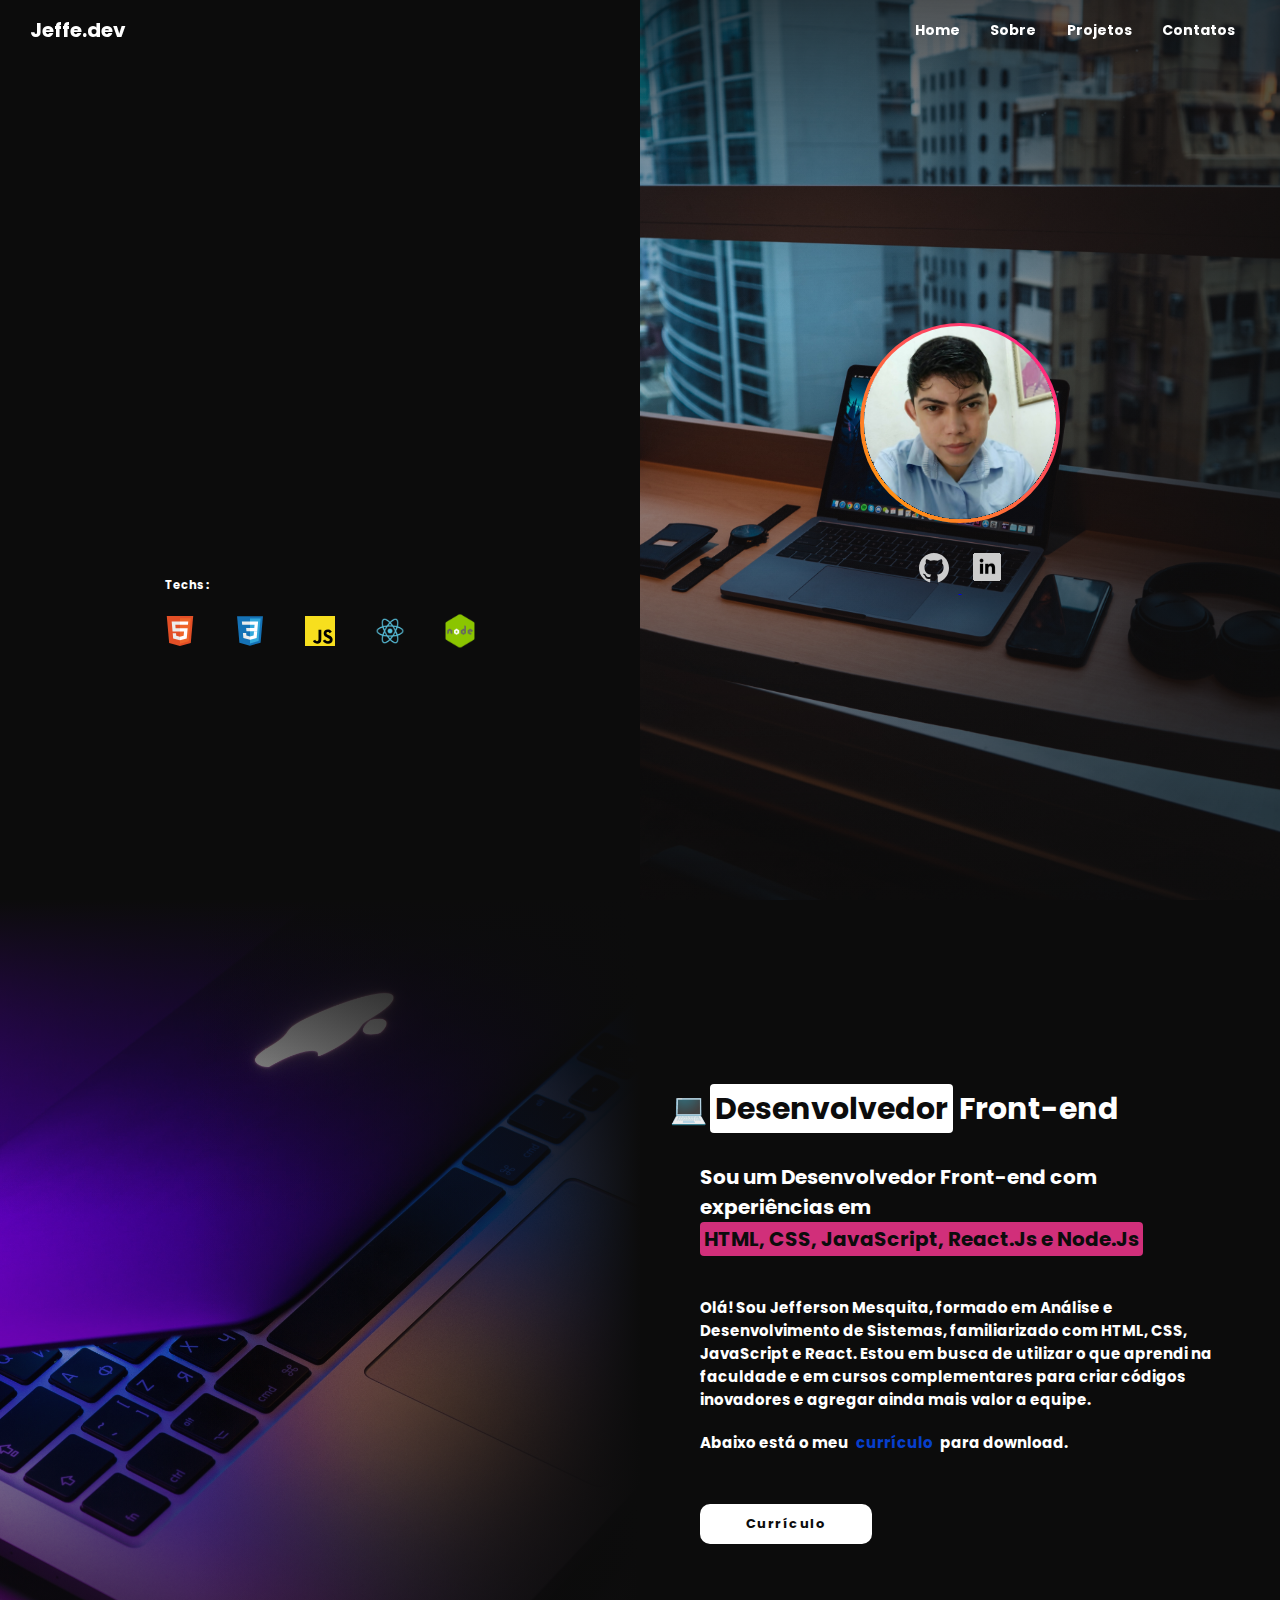
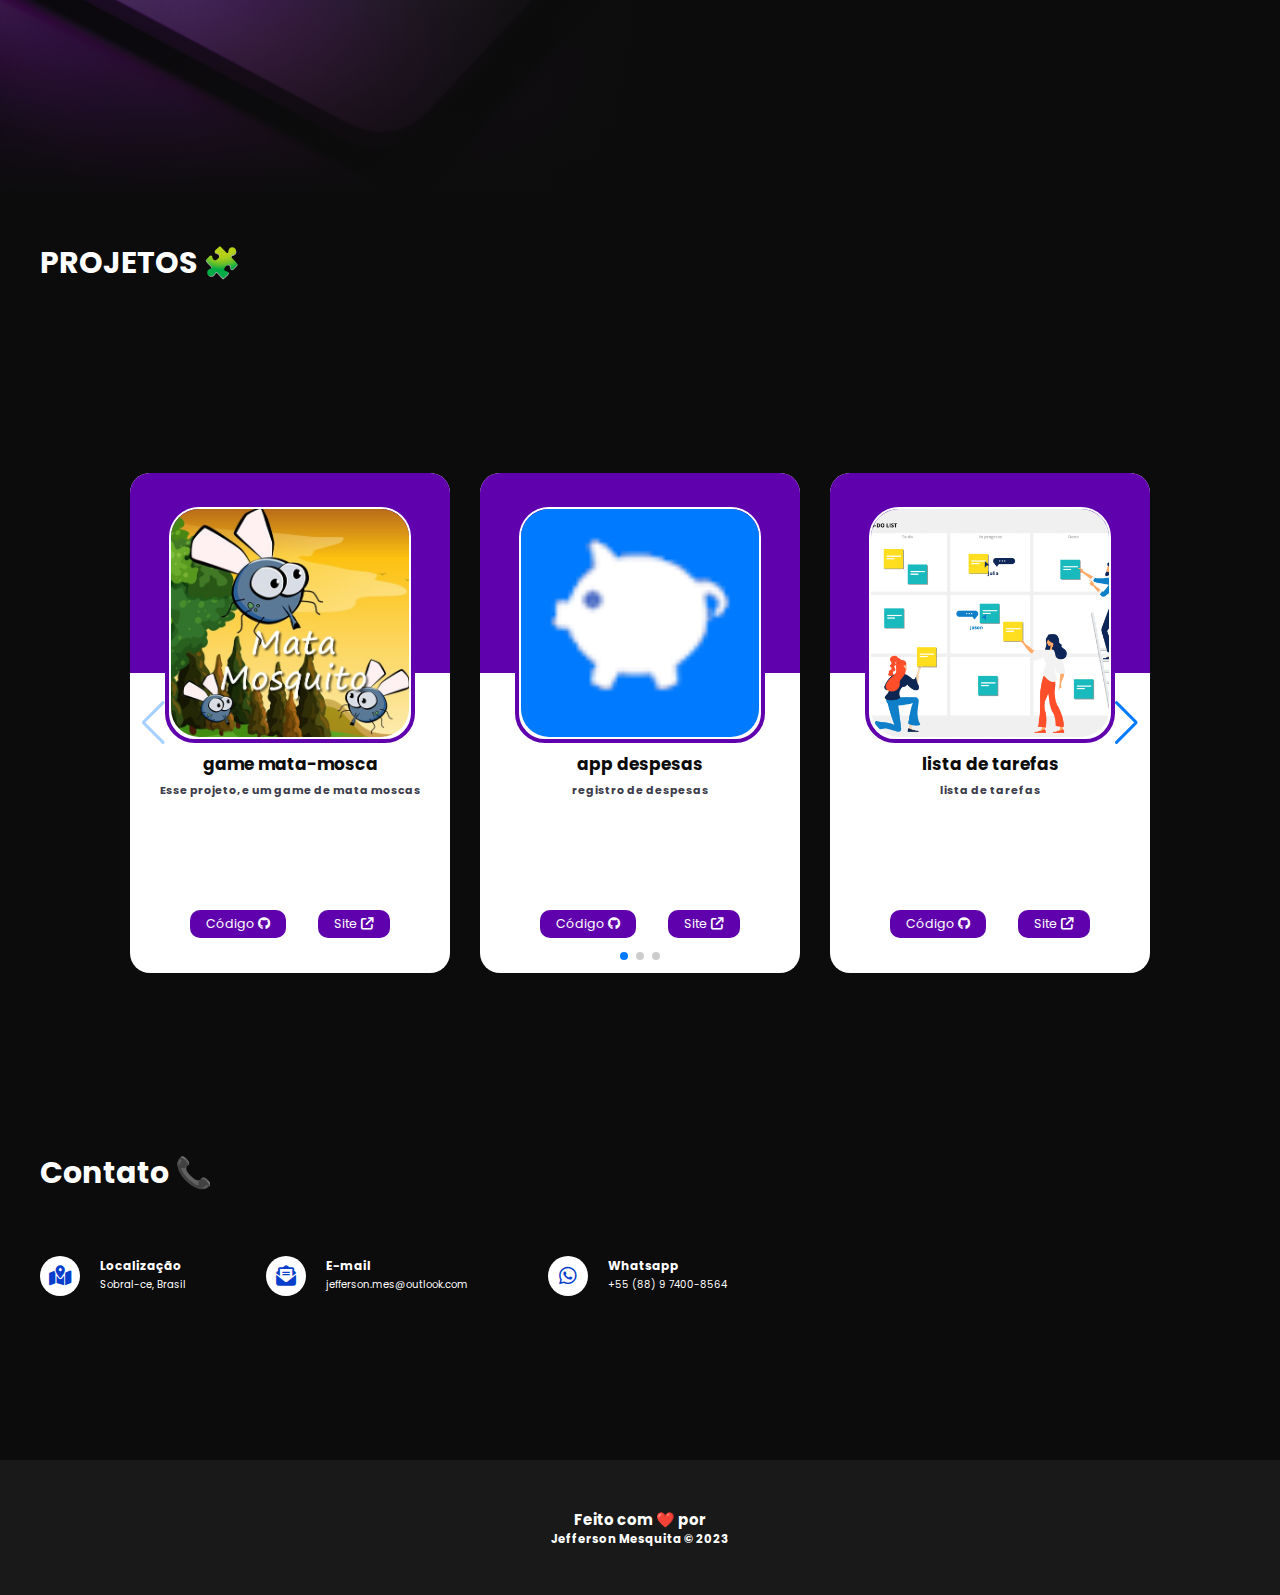
==== commit 73c7ebf7: "Update index.html" ====
--- a/index.html
+++ b/index.html
@@ -192,7 +192,7 @@
               </a>
             </div>
 
-            <span>spotify</span>
+            <span>app despesas</span>
 
             <p>registro de despesas</p>
 
@@ -209,21 +209,21 @@
           </div>
           <div class="swiper-slide card-project">
             <div class="image-project">
-              <a href="./projects/projeto finans/finans/index.html">
-                <img src="./img/finans.png" alt="img-finans">
-              </a>
-            </div>
-
-            <span>finans</span>
-
-            <p>Esse projeto, controle financeiro</p>
-
-            <div class="cta-project">
-              <a href="https://github.com/Jefferson-Mesquita/project-finans">
-                Código
-                <i class="fa-brands fa-github"></i>
-              </a>
-              <a href="/projects/projeto finans/finans/index.html">
+              <a href="./projects/todolist-main/index.html">
+                <img src="./img/todolist.png" alt="img-todolist">
+              </a>
+            </div>
+
+            <span>lista de tarefas</span>
+
+            <p>lista de tarefas</p>
+
+            <div class="cta-project">
+              <a href="https://github.com/Jefferson-Mesquita/todolist">
+                Código
+                <i class="fa-brands fa-github"></i>
+              </a>
+              <a href="/projects/todolist-main/index.html">
                 Site
                 <i class="fa-solid fa-arrow-up-right-from-square"></i>
               </a>
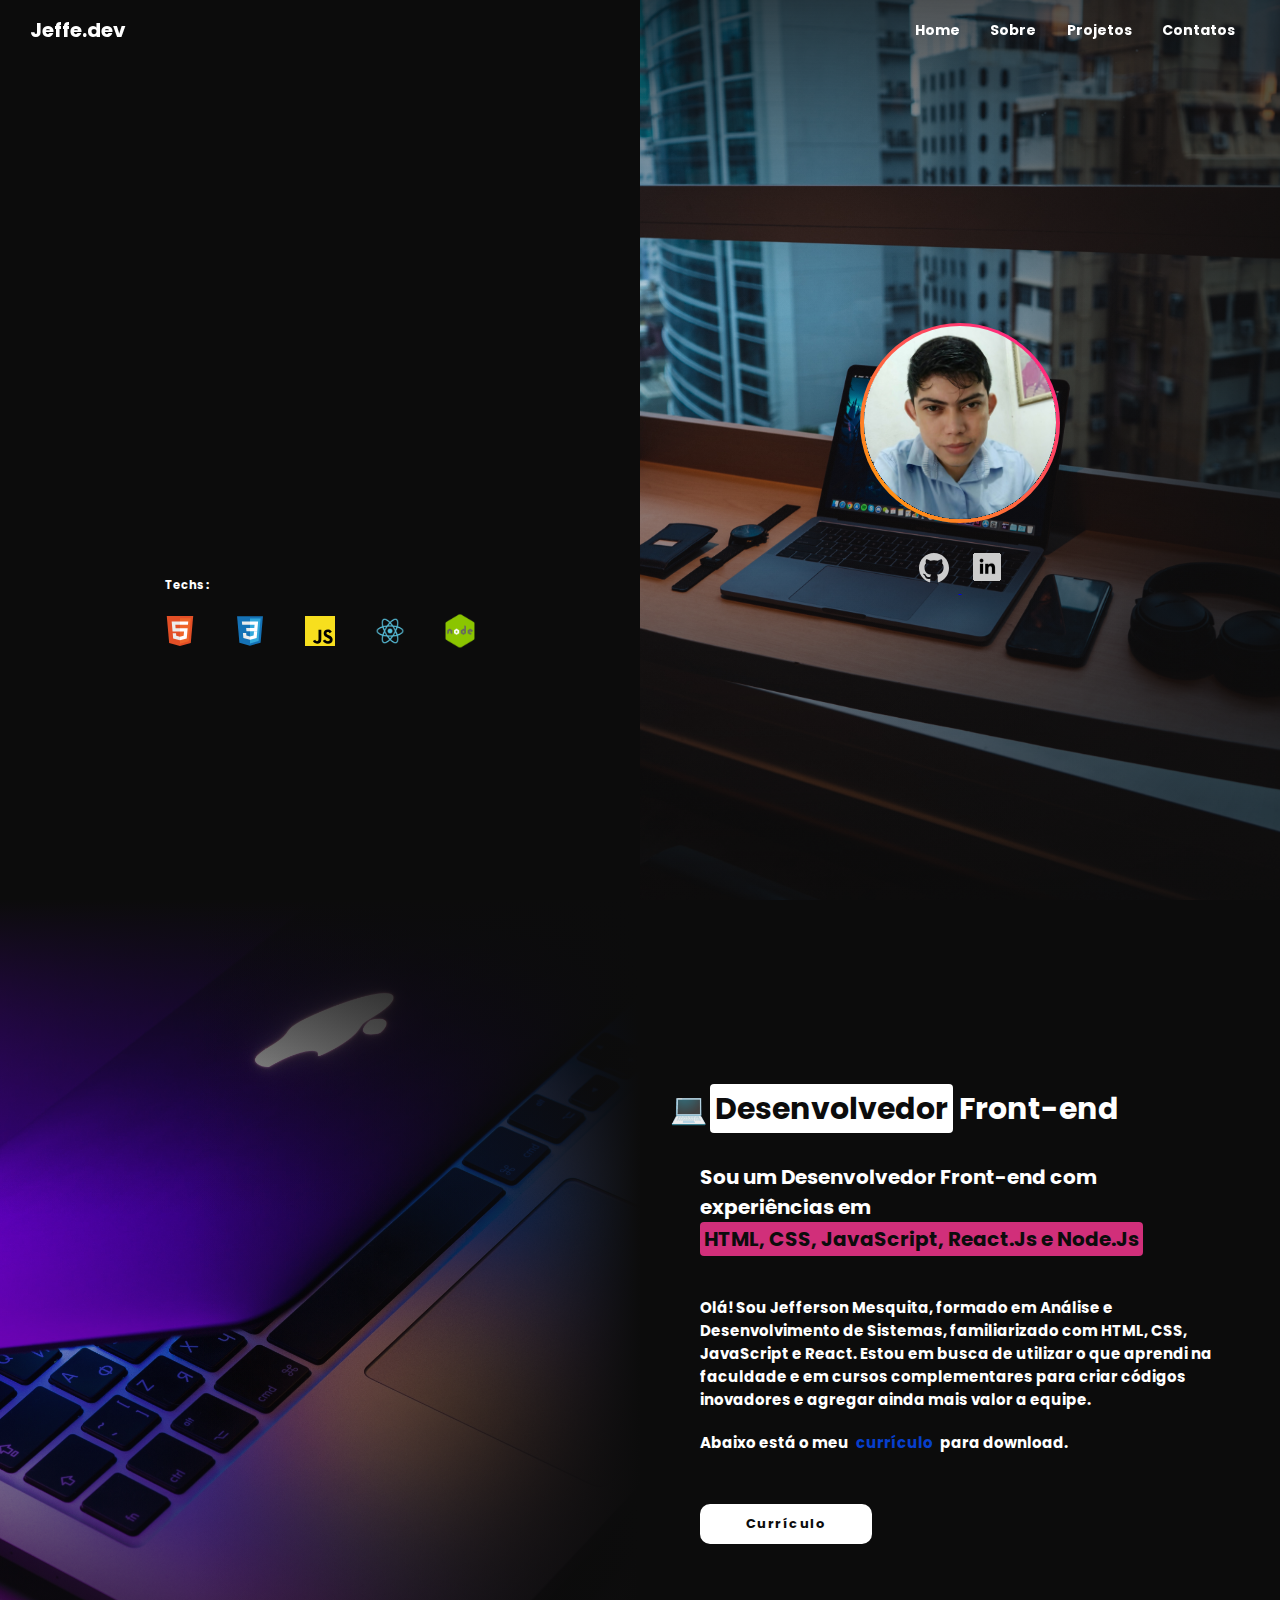
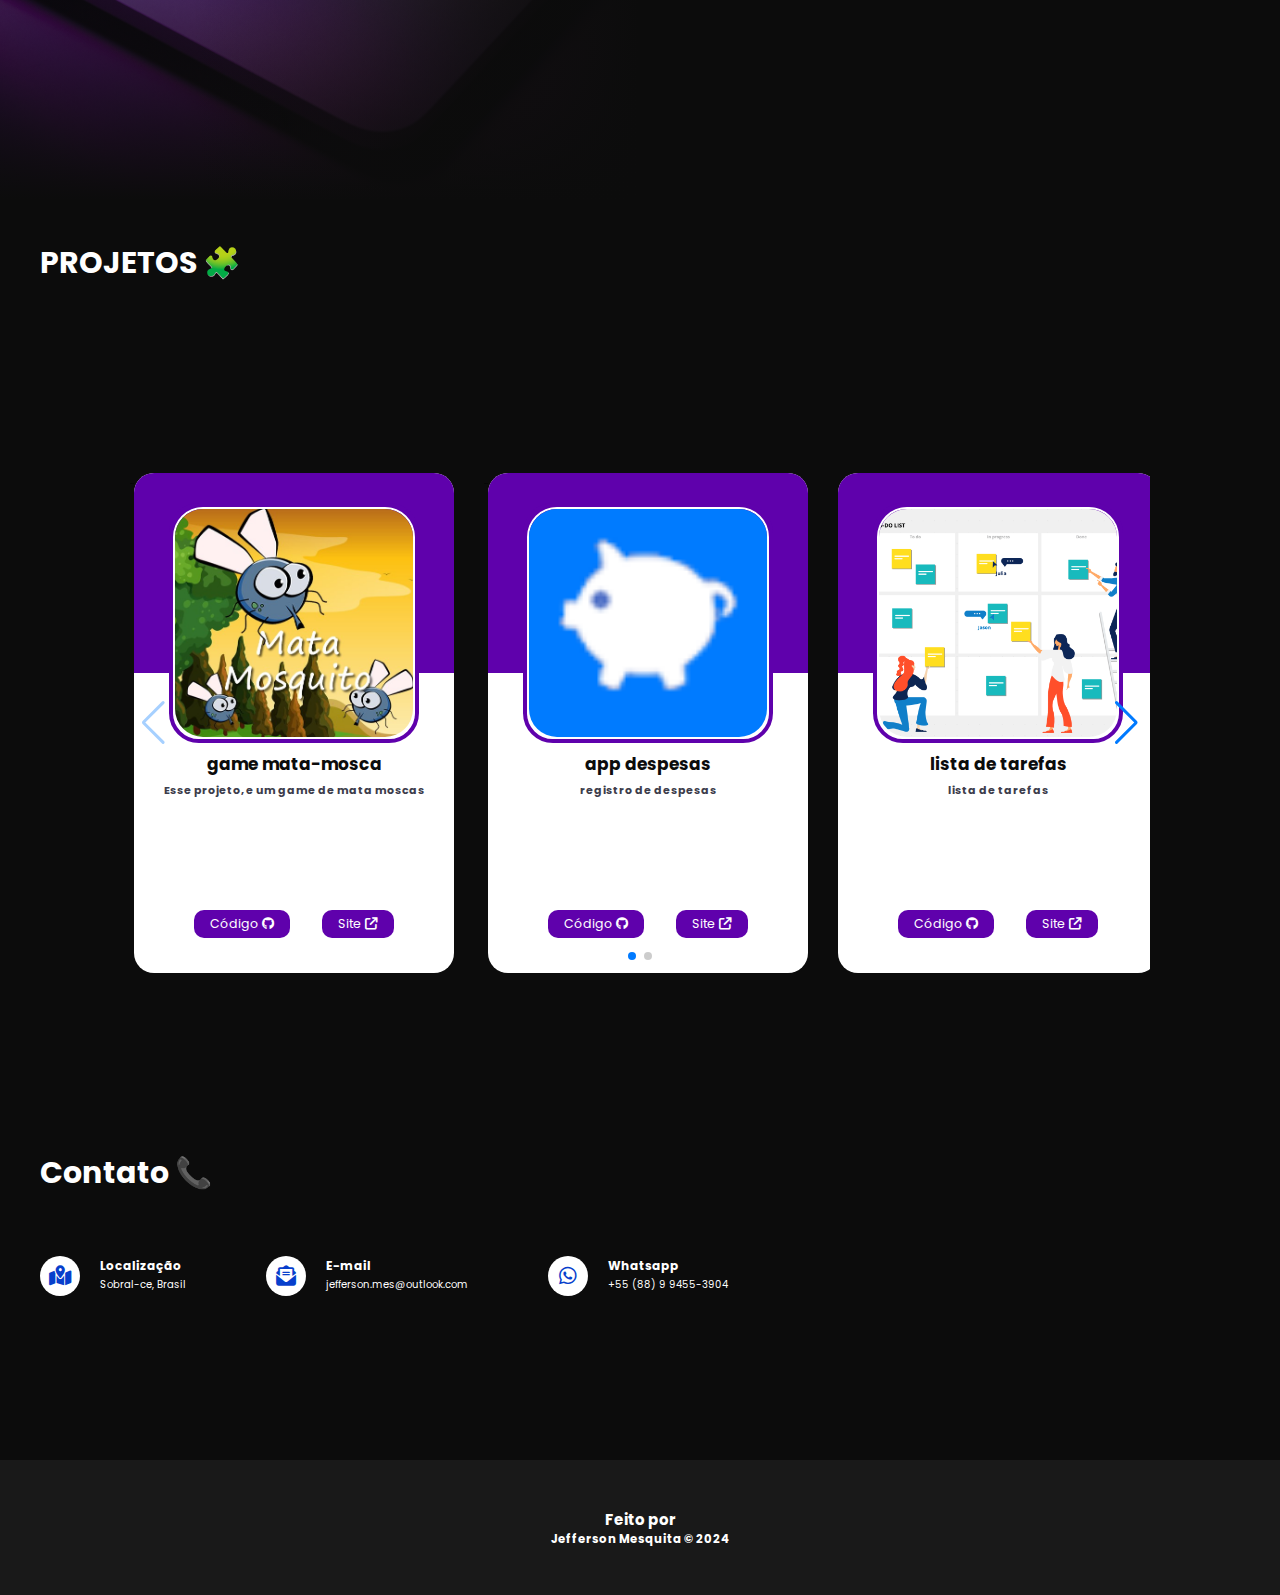
==== commit ea91e0d2: "ajustes" ====
--- a/index.html
+++ b/index.html
@@ -163,7 +163,7 @@
         <div class="swiper-wrapper">
 
           <!-- content-project -->
-          <div class="swiper-slide card-project">
+          ..<div class="swiper-slide card-project">
             <div class="image-project">
               <a href="./projects/jogo mata-mosca/index.html">
                 <img src="./img/img mata-mosca.jpg" alt="img-mata-mosca">
@@ -184,7 +184,7 @@
                 <i class="fa-solid fa-arrow-up-right-from-square"></i>
               </a>
             </div>
-          </div>
+          </div>..
           <div class="swiper-slide card-project">
             <div class="image-project">
               <a href="./projects/registro-de-despesas-main/index.html">
@@ -229,46 +229,25 @@
               </a>
             </div>
           </div>
-          <div class="swiper-slide card-project">
-            <div class="image-project">
-              <a href="/projects/noticias-cidade/index.html">
-                <img src="./img/noticias-cidade.jpg" alt="img-noticias">
-              </a>
-            </div>
-
-            <span>noticias-cidade</span>
-
-            <p>Esse projeto, site de noticias</p>
-
-            <div class="cta-project">
-              <a href="/">
-                Código
-                <i class="fa-brands fa-github"></i>
-              </a>
-              <a href="./projects/noticias-cidade/index.html">
-                Site
-                <i class="fa-solid fa-arrow-up-right-from-square"></i>
-              </a>
-            </div>
-          </div>
+
           
           <div class="swiper-slide card-project">
             <div class="image-project">
-              <a href="./projects/todolist-main/index.html">
-                <img src="./img/todolist.png" alt="img_todolist">
-              </a>
-            </div>
-
-            <span>to do list</span>
-
-            <p>Esse projeto, lista de tarefas</p>
+              <a href="./projects/projeto finans/finans/index.html">
+                <img src="./img/finans.png" alt="img_finans">
+              </a>
+            </div>
+
+            <span>finans</span>
+
+            <p>template de finanças</p>
 
             <div class="cta-project">
-              <a href="https://github.com/Jefferson-Mesquita/todolist">
+              <a href="https://github.com/Jefferson-Mesquita/project-finans">
                 Código
                 <i class="fa-brands fa-github"></i>
               </a>
-              <a href="/projects/todolist/index.html">
+              <a href="./projects/projeto finans/finans/index.html">
                 Site
                 <i class="fa-solid fa-arrow-up-right-from-square"></i>
               </a>
@@ -326,7 +305,7 @@
           </div>
           <div class="contact-info">
             <span>Whatsapp</span>
-            <p>+55 (88) 9 7400-8564</p>
+            <p>+55 (88) 9 9455-3904</p>
           </div>
         </div>
 
@@ -339,8 +318,8 @@
   <!-- Footer -->
   <section id="footer">
     <div class="container-footer">
-      <h2>Feito com ❤️ por</h2>
-      <h3>Jefferson Mesquita © 2023</h3>
+      <h2>Feito por</h2>
+      <h3>Jefferson Mesquita © 2024</h3>
     </div>
   </section>
   <!-- End Footer -->
